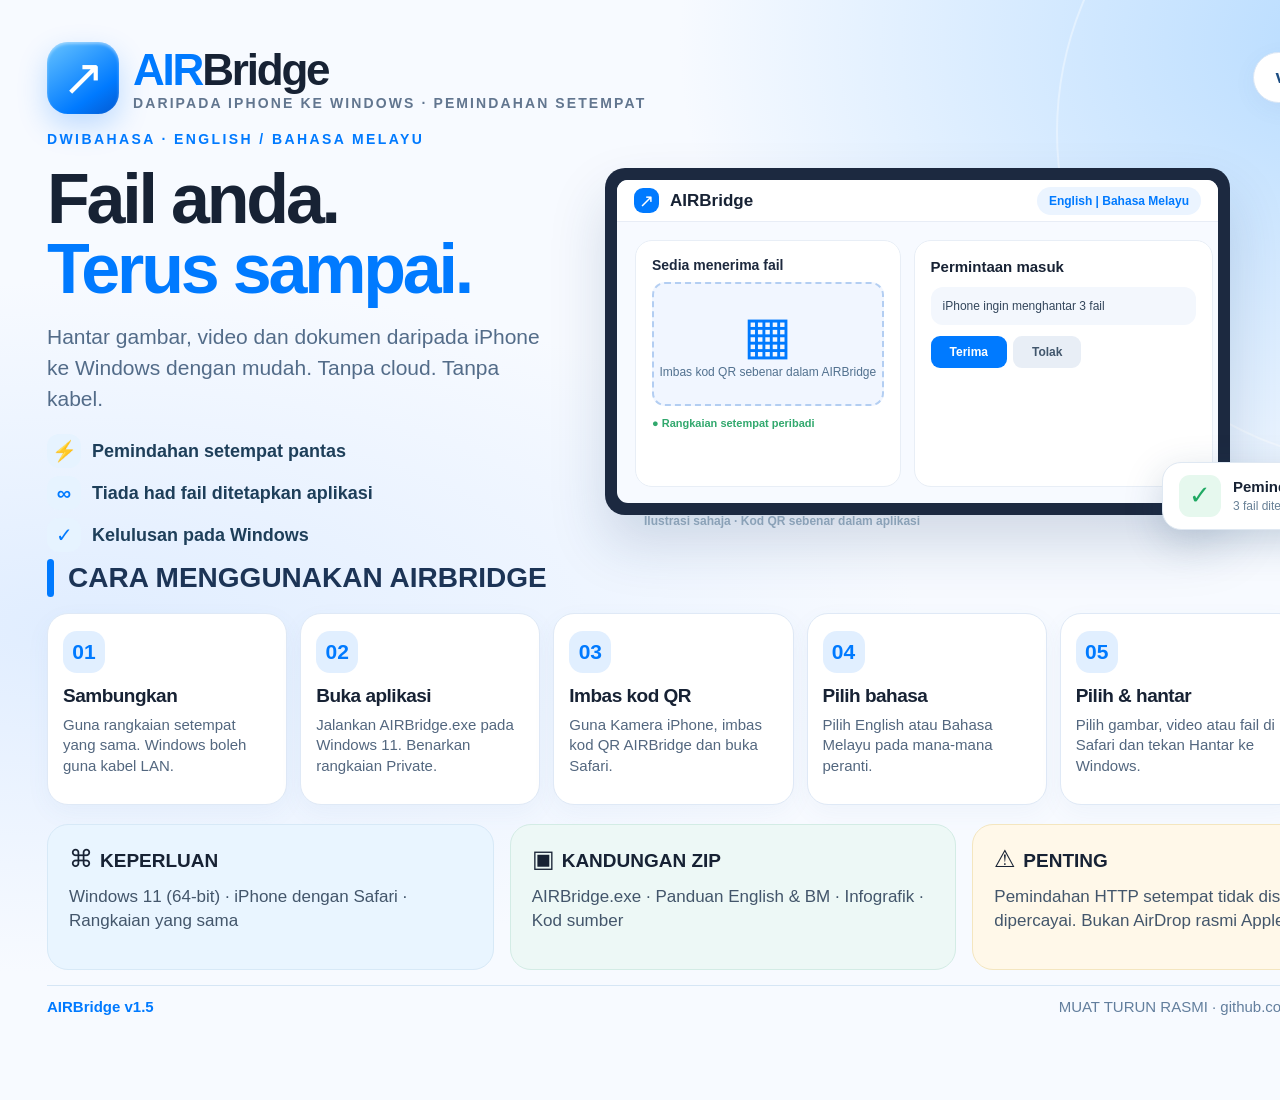
==== AIRBridge-Guide-BM.html @ 503b8c59 "Publish English and Malay AIRBridge visual guides" ====
<!DOCTYPE html>
<html lang="ms">
<head>
<meta charset="utf-8">
<meta name="viewport" content="width=device-width, initial-scale=1">
<title>AIRBridge v1.5 · DARIPADA IPHONE KE WINDOWS · PEMINDAHAN SETEMPAT</title>
<style>
*{box-sizing:border-box}
:root{font-family:"Segoe UI",Arial,sans-serif;color:#172234;background:#f6faff;font-synthesis:none}
body{margin:0}
.page{width:1600px;height:1100px;overflow:hidden;position:relative;
 background:radial-gradient(ellipse at 84% 4%,#b8dcff 0%,transparent 35%),
 radial-gradient(ellipse at 5% 57%,#e0edff 0%,transparent 39%),#f7faff;padding:39px 47px 26px}
.page::before{content:"";position:absolute;right:-110px;top:-200px;width:650px;height:660px;border:2px solid #ffffff62;border-radius:50%;pointer-events:none}
.head{position:relative;display:flex;align-items:center;justify-content:space-between;height:77px}
.brand{display:flex;align-items:center;gap:14px}
.brandicon{width:72px;height:72px;border-radius:21px;display:grid;place-items:center;color:#fff;
 background:linear-gradient(145deg,#66c3ff 0%,#007aff 70%,#0459d0 100%);
 box-shadow:0 12px 30px #007aff3d,inset 0 2px 3px #ffffff6c;font-size:51px;font-weight:600}
.brandtext{font-size:44px;font-weight:800;letter-spacing:-2.2px}
.brandtext span{color:#007aff}
.subtitle{font-size:14px;color:#62768f;letter-spacing:2.1px;font-weight:800}
.version{border-radius:30px;background:#fff;border:1px solid #dae7f6;padding:14px 21px;font-size:18px;font-weight:760;color:#1c4d82;box-shadow:0 6px 24px #4867890d}
.hero{display:grid;grid-template-columns:535px 1fr;gap:17px;height:424px;align-items:center}
.text-panel{padding:15px 0}
.eyebrow{font-size:14px;color:#007aff;font-weight:800;letter-spacing:2.4px}
.hero h1{font-size:70px;line-height:1.0;letter-spacing:-3.2px;margin:17px 0 17px;font-weight:820}
.hero h1 em{color:#007aff;font-style:normal}
.summary{font-size:21px;line-height:1.48;color:#536c89;max-width:495px;margin:0 0 20px}
.pills{display:flex;flex-direction:column;gap:8px}
.pill{display:flex;align-items:center;gap:11px;color:#1e3f5a;font-size:18px;font-weight:690}
.pill b{display:grid;place-items:center;border-radius:12px;background:#e6f3ff;color:#007aff;width:34px;height:34px;font-size:20px}
.mock{height:372px;display:flex;position:relative;align-items:center;padding-left:6px}
.computer{width:625px;height:347px;background:#1c2940;border-radius:20px;padding:12px;box-shadow:0 29px 55px #173b692b}
.monitor{height:100%;background:#f7faff;border-radius:11px;overflow:hidden}
.titlebar{height:42px;background:#fff;display:flex;align-items:center;gap:11px;padding:0 17px;border-bottom:1px solid #e8edf6}
.smallapp{display:grid;place-items:center;background:#007aff;color:#fff;border-radius:9px;width:25px;height:25px;font-size:18px}
.titlebar strong{font-size:17px}
.minipicker{margin-left:auto;border-radius:18px;background:#ebf4ff;padding:7px 12px;color:#007aff;font-size:12px;font-weight:800}
.monitorinner{display:grid;grid-template-columns: 47% 53%;gap:13px;padding:18px}
.paircard{background:#fff;border:1px solid #e8eef6;border-radius:17px;height:247px;padding:16px 16px}
.paircard h4{font-size:14px;margin:0 0 9px;color:#1d293e}
.qr-placeholder{height:124px;border-radius:13px;background:#f1f6ff;display:flex;align-items:center;justify-content:center;
 flex-direction:column;color:#007aff;border:2px dashed #b3cef2;gap:4px}
.qr-icon{font-size:52px;line-height:1;font-weight:500}
.qr-hint{color:#52718f;font-size:12px;max-width:235px;line-height:1.25;text-align:center}
.pairfoot{margin-top:11px;color:#31a86d;font-size:11px;font-weight:800}
.inbox{background:#fff;border:1px solid #e8eef6;border-radius:17px;height:247px;padding:17px 16px}
.inbox h4{font-size:15px;margin:0 0 12px}
.notifrow{border-radius:12px;background:#f3f7fd;padding:12px;font-size:12px;color:#34475c}
.notifs{display:flex;gap:6px;margin-top:11px}
.btn{font-size:12px;color:#fff;background:#007aff;border-radius:9px;padding:9px 19px;font-weight:800}
.btn.gray{color:#41566c;background:#e8eef6}
.phone{position:absolute;right:0;top:34px;width:200px;height:322px;border:9px solid #172435;border-radius:35px;
 background:#fdfefe;box-shadow:0 20px 44px #17324a35;padding:16px 9px 14px;display:flex;flex-direction:column;align-items:center}
.notch{position:absolute;top:0;left:48px;background:#172435;border-radius:0 0 16px 16px;width:85px;height:15px}
.address{margin-top:18px;padding:7px 5px;border-radius:9px;background:#edf1f6;width:100%;text-align:center;
 font-size:9px;font-weight:700;color:#617185}
.phone-logo{display:grid;place-items:center;margin:30px auto 8px;background:#007aff;color:#fff;width:57px;height:57px;border-radius:16px;font-size:40px}
.phone h4{margin:0;font-size:20px}
.phone .languages{background:#e5effc;color:#1c66b4;padding:6px 13px;border-radius:17px;font-size:11px;font-weight:780;margin:10px auto}
.phone-btn{background:#007aff;color:#fff;border-radius:11px;font-size:12px;text-align:center;font-weight:800;
 width:100%;padding:11px 3px;margin-top:8px}
.toast{position:absolute;right:115px;bottom:-2px;background:#fff;box-shadow:0 12px 38px #21456335;
 border-radius:19px;border:1px solid #dfe8f2;display:flex;align-items:center;gap:12px;padding:12px 16px;min-width:276px;z-index:2}
.success{display:grid;place-items:center;background:#e6f8ee;color:#20a963;border-radius:11px;width:42px;height:42px;font-size:26px}
.toast strong{font-size:15px}
.toast p{margin:3px 0 0;font-size:12px;color:#688096}
.caption{position:absolute;bottom:0;left:45px;font-size:12px;color:#8aa1b7;font-weight:650}
.bar-title{display:flex;gap:14px;align-items:center;margin:19px 0 16px}
.blue-rule{width:7px;height:38px;border-radius:12px;background:#007aff}
.bar-title h2{font-size:28px;margin:0;font-weight:830;color:#1c3456}
.steps{display:grid;grid-template-columns:repeat(6,1fr);gap:13px}
.step{background:#fff;border:1px solid #dfe9f6;min-height:192px;border-radius:21px;padding:17px 15px 13px;
 box-shadow:0 8px 24px #587ca80d}
.count{width:42px;height:42px;display:grid;place-items:center;border-radius:14px;background:#e1efff;
 color:#007aff;font-size:21px;font-weight:850}
.step h3{font-size:19px;font-weight:800;letter-spacing:-.5px;margin:12px 0 8px}
.step p{font-size:15px;line-height:1.36;color:#53677f;margin:0}
.meta{display:grid;grid-template-columns:1fr 1fr 1.3fr;gap:16px;margin-top:19px}
.box{border-radius:21px;border:1px solid #d7e9f7;background:#e9f5ff;padding:20px 21px;min-height:146px}
.box:nth-child(2){background:#edf8f6;border-color:#d3ece5}
.box:nth-child(3){background:#fff8e9;border-color:#f4e6bf}
.box h3{font-size:19px;font-weight:810;margin:0 0 12px}
.box h3 span{font-size:24px;margin-right:7px}
.box p{font-size:17px;line-height:1.4;color:#43566b;margin:0}
footer{margin-top:15px;display:flex;justify-content:space-between;align-items:center;color:#627e9d;font-size:15px;
 border-top:1px solid #d6e6f5;padding-top:12px}
footer b{color:#007aff}
</style>
</head>
<body><div class="page">
  <header class="head">
    <div class="brand"><div class="brandicon">↗</div><div><div class="brandtext"><span>AIR</span>Bridge</div><div class="subtitle">DARIPADA IPHONE KE WINDOWS · PEMINDAHAN SETEMPAT</div></div></div>
    <div class="version">v1.5 · WINDOWS 11 + IPHONE</div>
  </header>
  <section class="hero">
    <div class="text-panel">
      <div class="eyebrow">DWIBAHASA · ENGLISH / BAHASA MELAYU</div>
      <h1>Fail anda.<br><em>Terus sampai.</em></h1>
      <p class="summary">Hantar gambar, video dan dokumen daripada iPhone ke Windows dengan mudah. Tanpa cloud. Tanpa kabel.</p>
      <div class="pills">
        <div class="pill"><b>⚡</b>Pemindahan setempat pantas</div>
        <div class="pill"><b>∞</b>Tiada had fail ditetapkan aplikasi</div>
        <div class="pill"><b>✓</b>Kelulusan pada Windows</div>
      </div>
    </div>
    <div class="mock">
      <div class="computer">
        <div class="monitor">
          <div class="titlebar"><div class="smallapp">↗</div><strong>AIRBridge</strong><div class="minipicker">English  |  Bahasa Melayu</div></div>
          <div class="monitorinner">
            <div class="paircard"><h4>Sedia menerima fail</h4><div class="qr-placeholder"><div class="qr-icon">▦</div><div class="qr-hint">Imbas kod QR sebenar dalam AIRBridge</div></div><div class="pairfoot">● Rangkaian setempat peribadi</div></div>
            <div class="inbox"><h4>Permintaan masuk</h4><div class="notifrow">iPhone ingin menghantar 3 fail</div><div class="notifs"><span class="btn">Terima</span><span class="btn gray">Tolak</span></div></div>
          </div>
        </div>
      </div>
      <div class="phone"><div class="notch"></div><div class="address">HALAMAN SAFARI SETEMPAT</div>
        <div class="phone-logo">↗</div><h4>AIRBridge</h4><div class="languages">EN &nbsp; | &nbsp; BM</div>
        <div class="phone-btn">+ Pilih fail</div><div class="phone-btn">Hantar ke Windows</div></div>
      <div class="toast"><div class="success">✓</div><div><strong>Pemindahan berjaya!</strong><p>3 fail diterima</p></div></div>
      <div class="caption">Ilustrasi sahaja · Kod QR sebenar dalam aplikasi</div>
    </div>
  </section>
  <div class="bar-title"><div class="blue-rule"></div><h2>CARA MENGGUNAKAN AIRBRIDGE</h2></div>
  <section class="steps"><article class="step"><div class="count">01</div><h3>Sambungkan</h3><p>Guna rangkaian setempat yang sama. Windows boleh guna kabel LAN.</p></article><article class="step"><div class="count">02</div><h3>Buka aplikasi</h3><p>Jalankan AIRBridge.exe pada Windows 11. Benarkan rangkaian Private.</p></article><article class="step"><div class="count">03</div><h3>Imbas kod QR</h3><p>Guna Kamera iPhone, imbas kod QR AIRBridge dan buka Safari.</p></article><article class="step"><div class="count">04</div><h3>Pilih bahasa</h3><p>Pilih English atau Bahasa Melayu pada mana-mana peranti.</p></article><article class="step"><div class="count">05</div><h3>Pilih &amp; hantar</h3><p>Pilih gambar, video atau fail di Safari dan tekan Hantar ke Windows.</p></article><article class="step"><div class="count">06</div><h3>Terima &amp; siap</h3><p>Klik Terima pada PC. Tunggu notifikasi pemindahan berjaya.</p></article></section>
  <section class="meta">
    <div class="box"><h3><span>⌘</span>KEPERLUAN</h3><p>Windows 11 (64-bit) · iPhone dengan Safari · Rangkaian yang sama</p></div>
    <div class="box"><h3><span>▣</span>KANDUNGAN ZIP</h3><p>AIRBridge.exe · Panduan English &amp; BM · Infografik · Kod sumber</p></div>
    <div class="box"><h3><span>⚠</span>PENTING</h3><p>Pemindahan HTTP setempat tidak disulitkan. Guna rangkaian peribadi dipercayai. Bukan AirDrop rasmi Apple.</p></div>
  </section>
  <footer><b>AIRBridge v1.5</b><span>MUAT TURUN RASMI · github.com/shahprotoss/AIRBridge/releases/latest</span></footer>
</div></body></html>
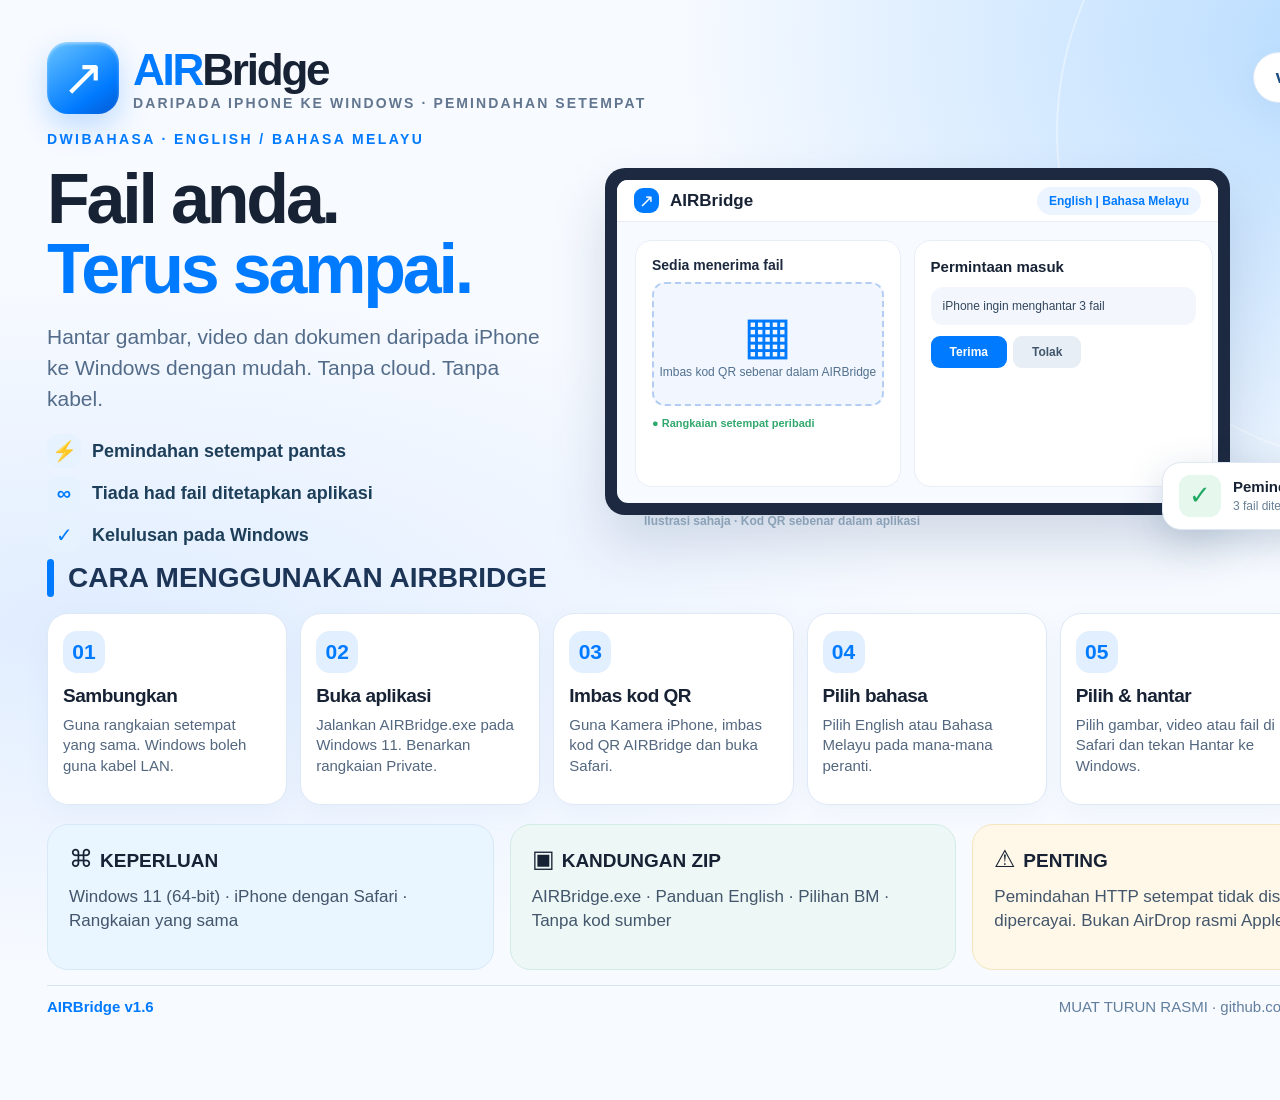
==== commit f1fdbbd6: "Make English default and exclude source from Windows package" ====
--- a/AIRBridge-Guide-BM.html
+++ b/AIRBridge-Guide-BM.html
@@ -3,7 +3,7 @@
 <head>
 <meta charset="utf-8">
 <meta name="viewport" content="width=device-width, initial-scale=1">
-<title>AIRBridge v1.5 · DARIPADA IPHONE KE WINDOWS · PEMINDAHAN SETEMPAT</title>
+<title>AIRBridge v1.6 · DARIPADA IPHONE KE WINDOWS · PEMINDAHAN SETEMPAT</title>
 <style>
 *{box-sizing:border-box}
 :root{font-family:"Segoe UI",Arial,sans-serif;color:#172234;background:#f6faff;font-synthesis:none}
@@ -92,7 +92,7 @@
 <body><div class="page">
   <header class="head">
     <div class="brand"><div class="brandicon">↗</div><div><div class="brandtext"><span>AIR</span>Bridge</div><div class="subtitle">DARIPADA IPHONE KE WINDOWS · PEMINDAHAN SETEMPAT</div></div></div>
-    <div class="version">v1.5 · WINDOWS 11 + IPHONE</div>
+    <div class="version">v1.6 · WINDOWS 11 + IPHONE</div>
   </header>
   <section class="hero">
     <div class="text-panel">
@@ -126,8 +126,8 @@
   <section class="steps"><article class="step"><div class="count">01</div><h3>Sambungkan</h3><p>Guna rangkaian setempat yang sama. Windows boleh guna kabel LAN.</p></article><article class="step"><div class="count">02</div><h3>Buka aplikasi</h3><p>Jalankan AIRBridge.exe pada Windows 11. Benarkan rangkaian Private.</p></article><article class="step"><div class="count">03</div><h3>Imbas kod QR</h3><p>Guna Kamera iPhone, imbas kod QR AIRBridge dan buka Safari.</p></article><article class="step"><div class="count">04</div><h3>Pilih bahasa</h3><p>Pilih English atau Bahasa Melayu pada mana-mana peranti.</p></article><article class="step"><div class="count">05</div><h3>Pilih &amp; hantar</h3><p>Pilih gambar, video atau fail di Safari dan tekan Hantar ke Windows.</p></article><article class="step"><div class="count">06</div><h3>Terima &amp; siap</h3><p>Klik Terima pada PC. Tunggu notifikasi pemindahan berjaya.</p></article></section>
   <section class="meta">
     <div class="box"><h3><span>⌘</span>KEPERLUAN</h3><p>Windows 11 (64-bit) · iPhone dengan Safari · Rangkaian yang sama</p></div>
-    <div class="box"><h3><span>▣</span>KANDUNGAN ZIP</h3><p>AIRBridge.exe · Panduan English &amp; BM · Infografik · Kod sumber</p></div>
+    <div class="box"><h3><span>▣</span>KANDUNGAN ZIP</h3><p>AIRBridge.exe · Panduan English · Pilihan BM · Tanpa kod sumber</p></div>
     <div class="box"><h3><span>⚠</span>PENTING</h3><p>Pemindahan HTTP setempat tidak disulitkan. Guna rangkaian peribadi dipercayai. Bukan AirDrop rasmi Apple.</p></div>
   </section>
-  <footer><b>AIRBridge v1.5</b><span>MUAT TURUN RASMI · github.com/shahprotoss/AIRBridge/releases/latest</span></footer>
+  <footer><b>AIRBridge v1.6</b><span>MUAT TURUN RASMI · github.com/shahprotoss/AIRBridge/releases/latest</span></footer>
 </div></body></html>
